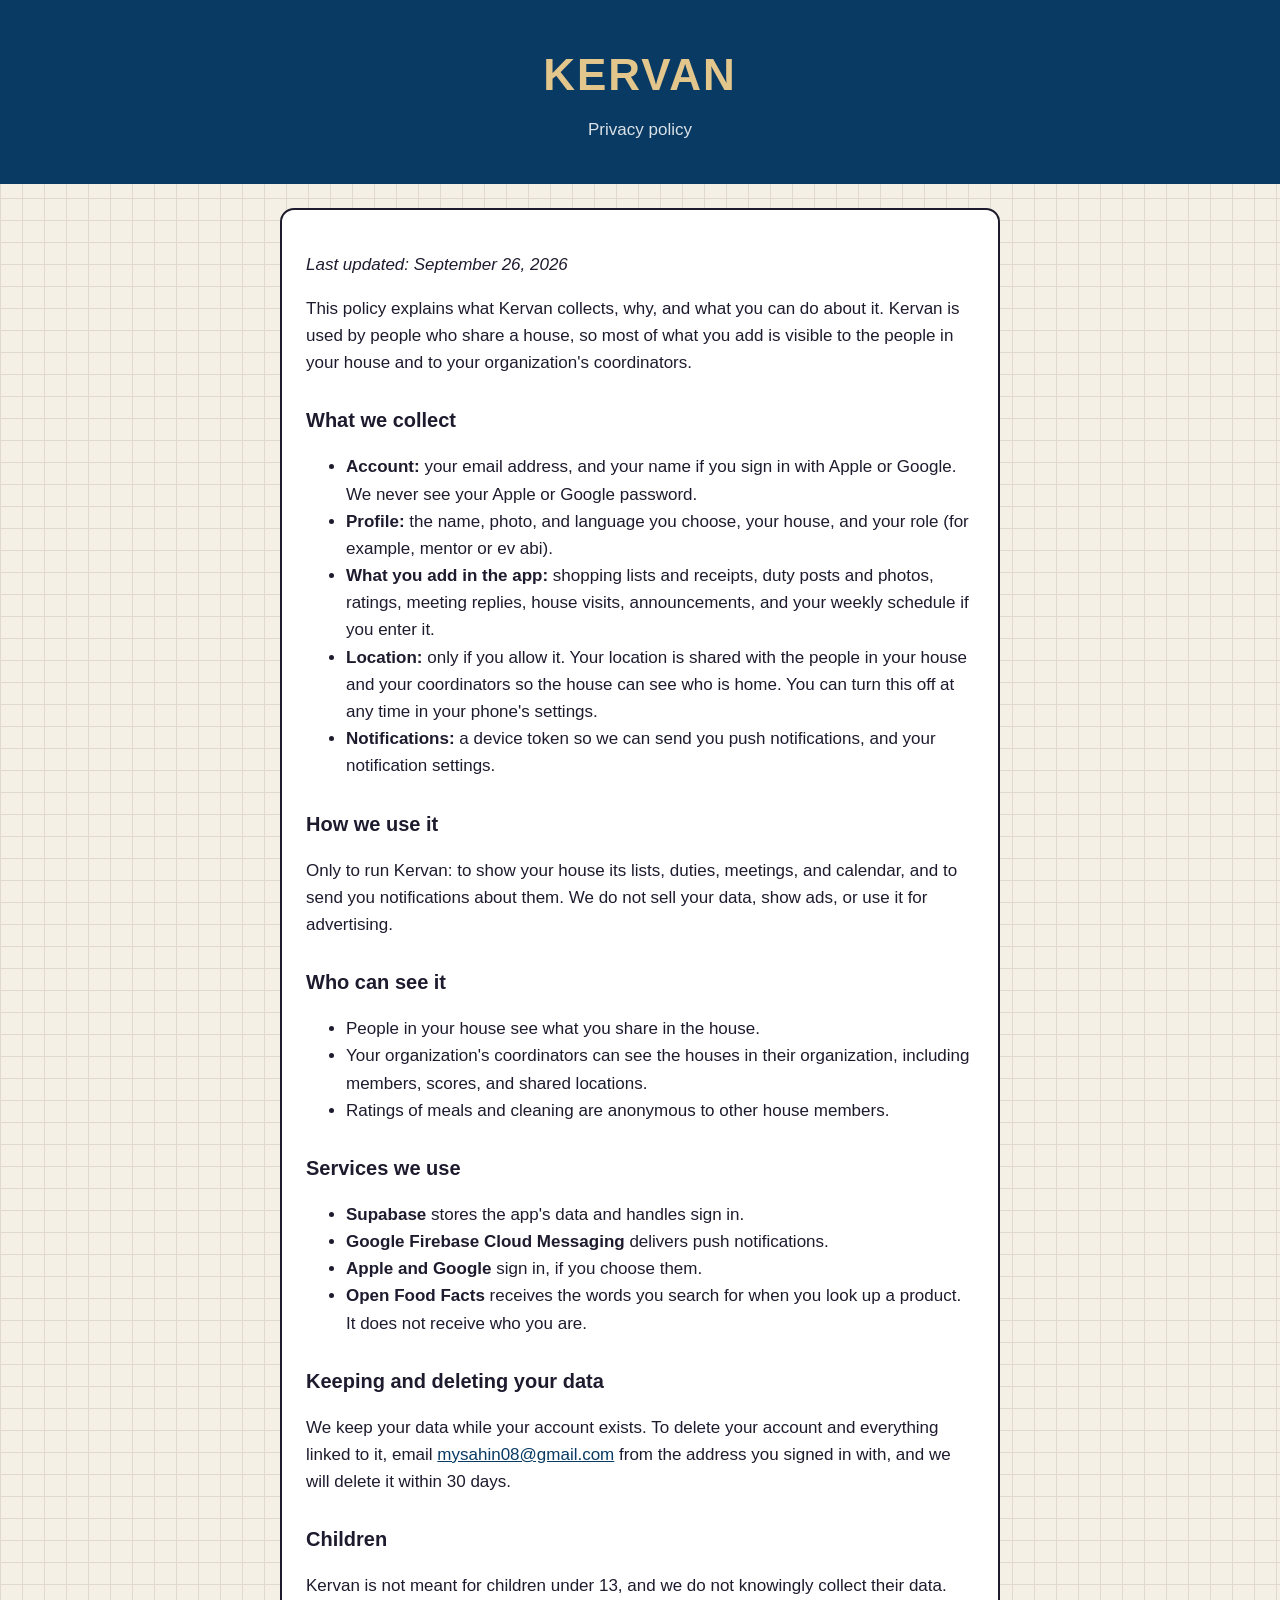
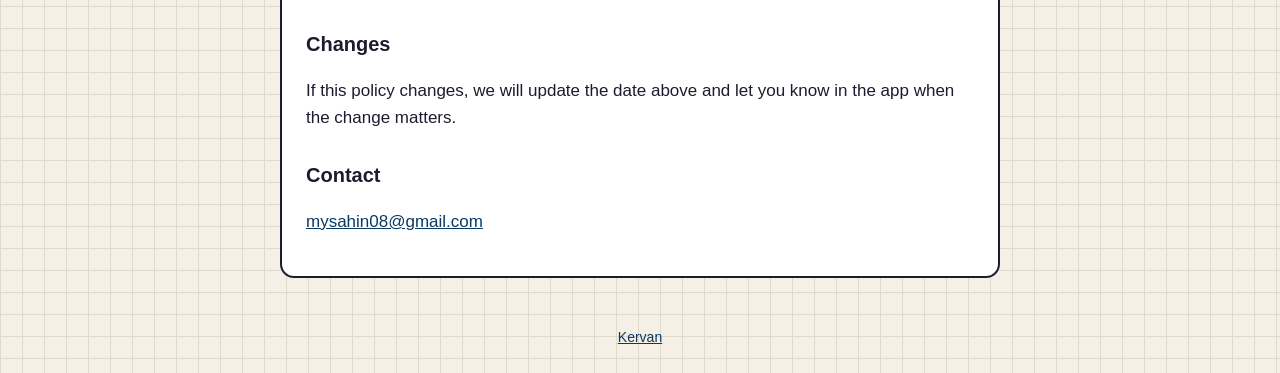
==== privacy.html @ 962a51b1 "Kervan home page, privacy policy, and terms Co-Authored-By: Claude Opus 5.5 <noreply@anthropic.com>" ====
<!doctype html>
<html lang="en">
<head>
<meta charset="utf-8">
<meta name="viewport" content="width=device-width, initial-scale=1">
<title>Kervan Privacy Policy</title>
<link rel="stylesheet" href="style.css">
</head>
<body>
<header>
  <h1>KERVAN</h1>
  <p>Privacy policy</p>
</header>
<main>
  <p><em>Last updated: September 26, 2026</em></p>
  <p>This policy explains what Kervan collects, why, and what you can do about it. Kervan is used by people who share a house, so most of what you add is visible to the people in your house and to your organization's coordinators.</p>

  <h2>What we collect</h2>
  <ul>
    <li><strong>Account:</strong> your email address, and your name if you sign in with Apple or Google. We never see your Apple or Google password.</li>
    <li><strong>Profile:</strong> the name, photo, and language you choose, your house, and your role (for example, mentor or ev abi).</li>
    <li><strong>What you add in the app:</strong> shopping lists and receipts, duty posts and photos, ratings, meeting replies, house visits, announcements, and your weekly schedule if you enter it.</li>
    <li><strong>Location:</strong> only if you allow it. Your location is shared with the people in your house and your coordinators so the house can see who is home. You can turn this off at any time in your phone's settings.</li>
    <li><strong>Notifications:</strong> a device token so we can send you push notifications, and your notification settings.</li>
  </ul>

  <h2>How we use it</h2>
  <p>Only to run Kervan: to show your house its lists, duties, meetings, and calendar, and to send you notifications about them. We do not sell your data, show ads, or use it for advertising.</p>

  <h2>Who can see it</h2>
  <ul>
    <li>People in your house see what you share in the house.</li>
    <li>Your organization's coordinators can see the houses in their organization, including members, scores, and shared locations.</li>
    <li>Ratings of meals and cleaning are anonymous to other house members.</li>
  </ul>

  <h2>Services we use</h2>
  <ul>
    <li><strong>Supabase</strong> stores the app's data and handles sign in.</li>
    <li><strong>Google Firebase Cloud Messaging</strong> delivers push notifications.</li>
    <li><strong>Apple and Google</strong> sign in, if you choose them.</li>
    <li><strong>Open Food Facts</strong> receives the words you search for when you look up a product. It does not receive who you are.</li>
  </ul>

  <h2>Keeping and deleting your data</h2>
  <p>We keep your data while your account exists. To delete your account and everything linked to it, email <a href="mailto:mysahin08@gmail.com">mysahin08@gmail.com</a> from the address you signed in with, and we will delete it within 30 days.</p>

  <h2>Children</h2>
  <p>Kervan is not meant for children under 13, and we do not knowingly collect their data.</p>

  <h2>Changes</h2>
  <p>If this policy changes, we will update the date above and let you know in the app when the change matters.</p>

  <h2>Contact</h2>
  <p><a href="mailto:mysahin08@gmail.com">mysahin08@gmail.com</a></p>
</main>
<footer><a href="index.html">Kervan</a></footer>
</body>
</html>
---- style.css ----
:root { --navy: #093A63; --gold: #E2C68C; --ink: #1F1B2E; --paper: #F5F0E6; --line: #E1D9CC; }
* { box-sizing: border-box; }
body { margin: 0; font: 17px/1.6 -apple-system, BlinkMacSystemFont, "Segoe UI", Roboto, sans-serif; color: var(--ink);
  background: var(--paper); background-image: linear-gradient(var(--line) 1px, transparent 1px), linear-gradient(90deg, var(--line) 1px, transparent 1px);
  background-size: 22px 22px; }
header { background: var(--navy); color: var(--gold); padding: 40px 16px; text-align: center; }
header h1 { margin: 0; font-size: 44px; letter-spacing: 2px; }
header p { margin: 6px 0 0; color: #fff; opacity: .85; }
main { max-width: 720px; margin: 24px auto; padding: 24px; background: #fff; border: 2px solid var(--ink); border-radius: 14px; }
h2 { margin-top: 28px; font-size: 20px; }
a { color: var(--navy); }
footer { text-align: center; padding: 24px 16px; font-size: 14px; }
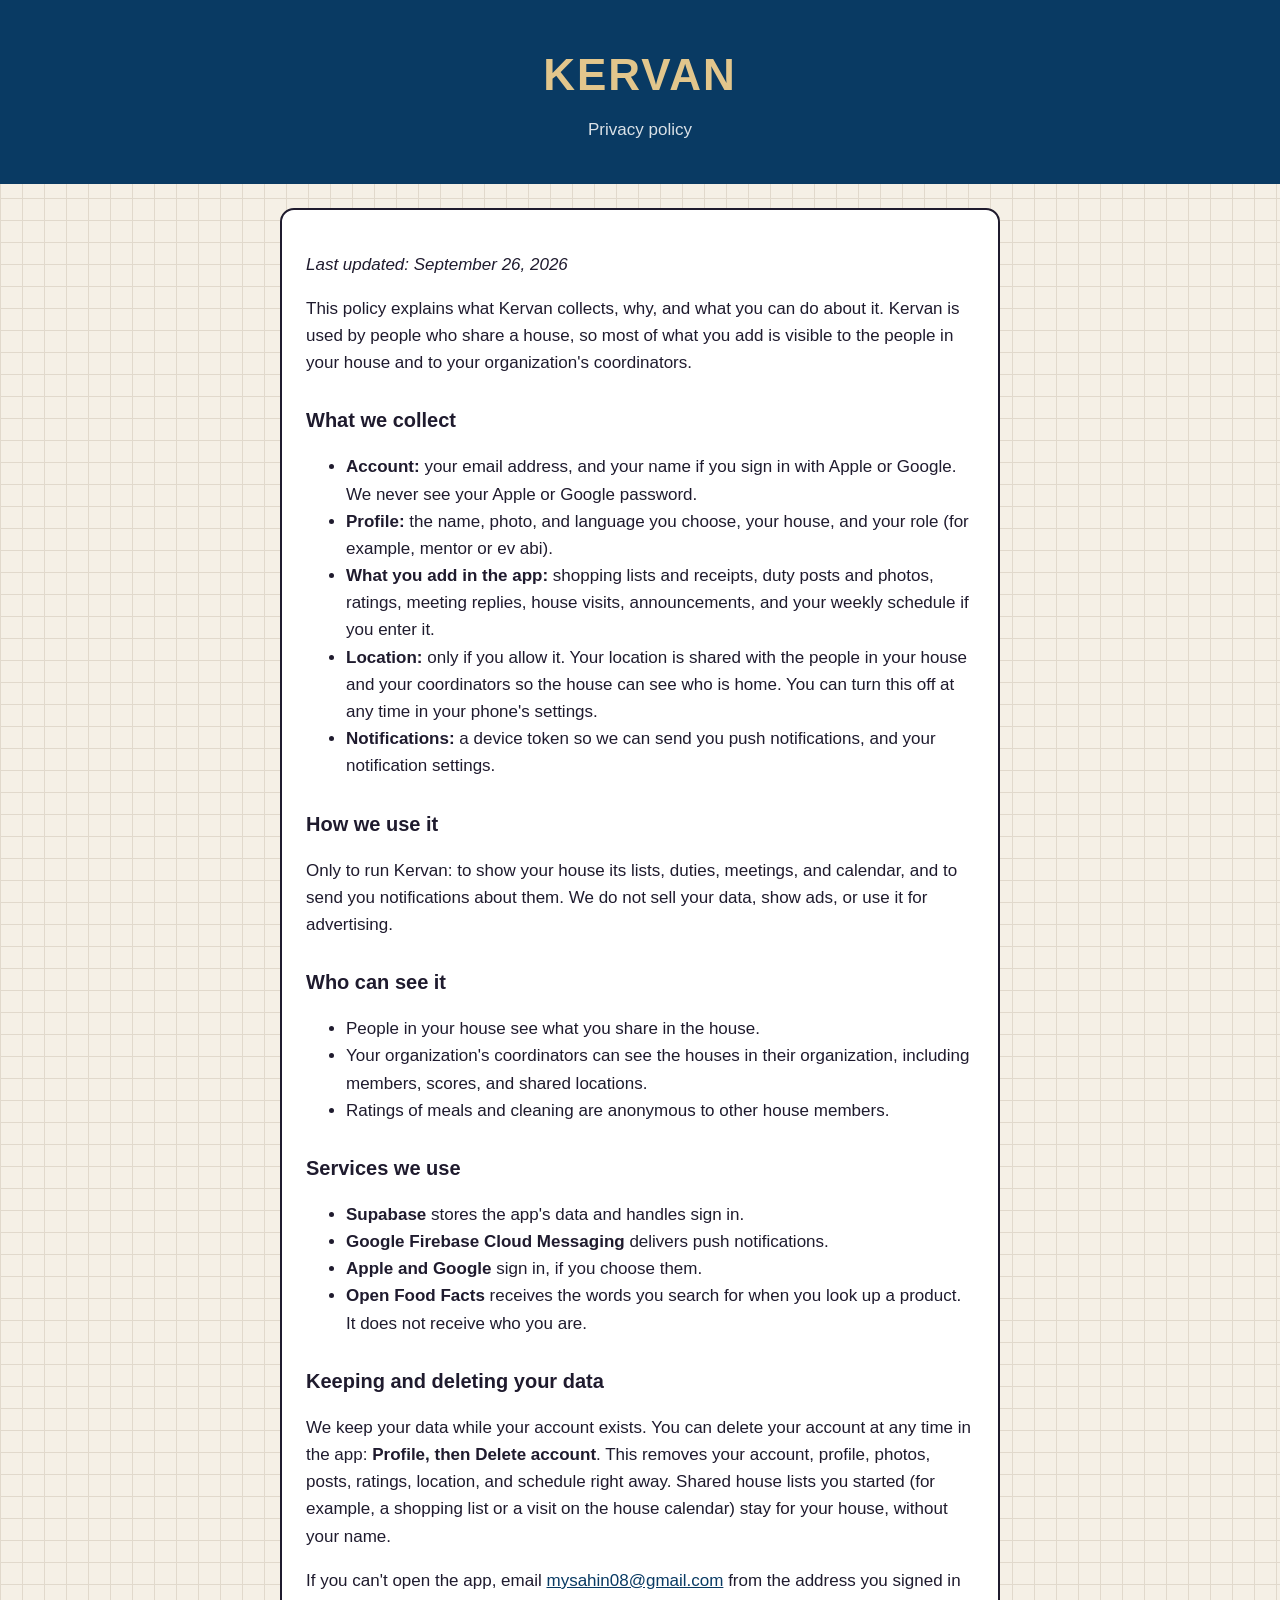
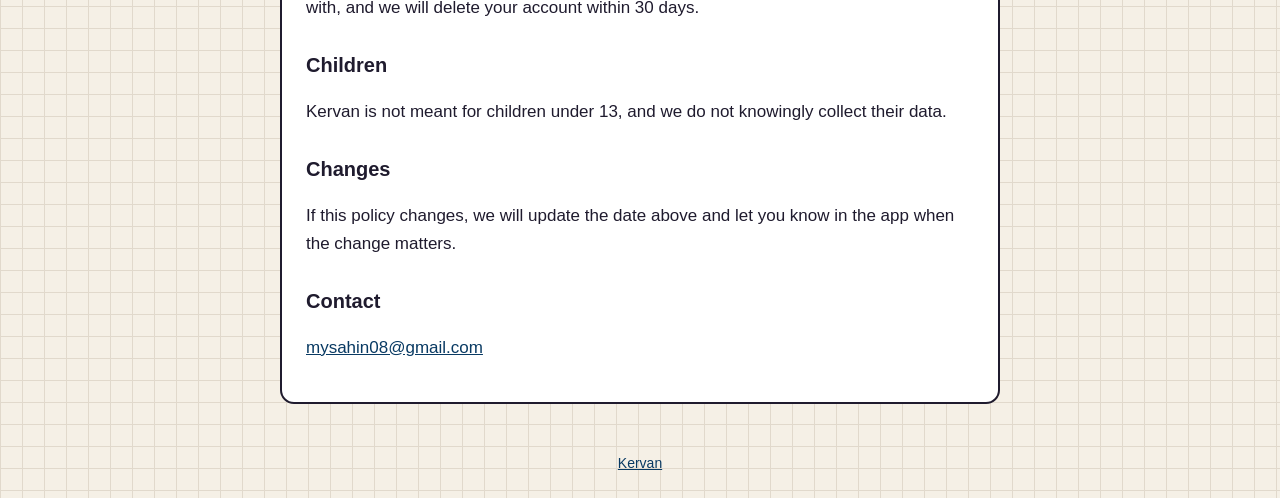
==== commit 81c00d57: "Privacy policy: in-app account deletion Co-Authored-By: Claude Opus 5.5 <noreply@anthropic.com>" ====
--- a/privacy.html
+++ b/privacy.html
@@ -43,7 +43,8 @@
   </ul>
 
   <h2>Keeping and deleting your data</h2>
-  <p>We keep your data while your account exists. To delete your account and everything linked to it, email <a href="mailto:mysahin08@gmail.com">mysahin08@gmail.com</a> from the address you signed in with, and we will delete it within 30 days.</p>
+  <p>We keep your data while your account exists. You can delete your account at any time in the app: <strong>Profile, then Delete account</strong>. This removes your account, profile, photos, posts, ratings, location, and schedule right away. Shared house lists you started (for example, a shopping list or a visit on the house calendar) stay for your house, without your name.</p>
+  <p>If you can't open the app, email <a href="mailto:mysahin08@gmail.com">mysahin08@gmail.com</a> from the address you signed in with, and we will delete your account within 30 days.</p>
 
   <h2>Children</h2>
   <p>Kervan is not meant for children under 13, and we do not knowingly collect their data.</p>
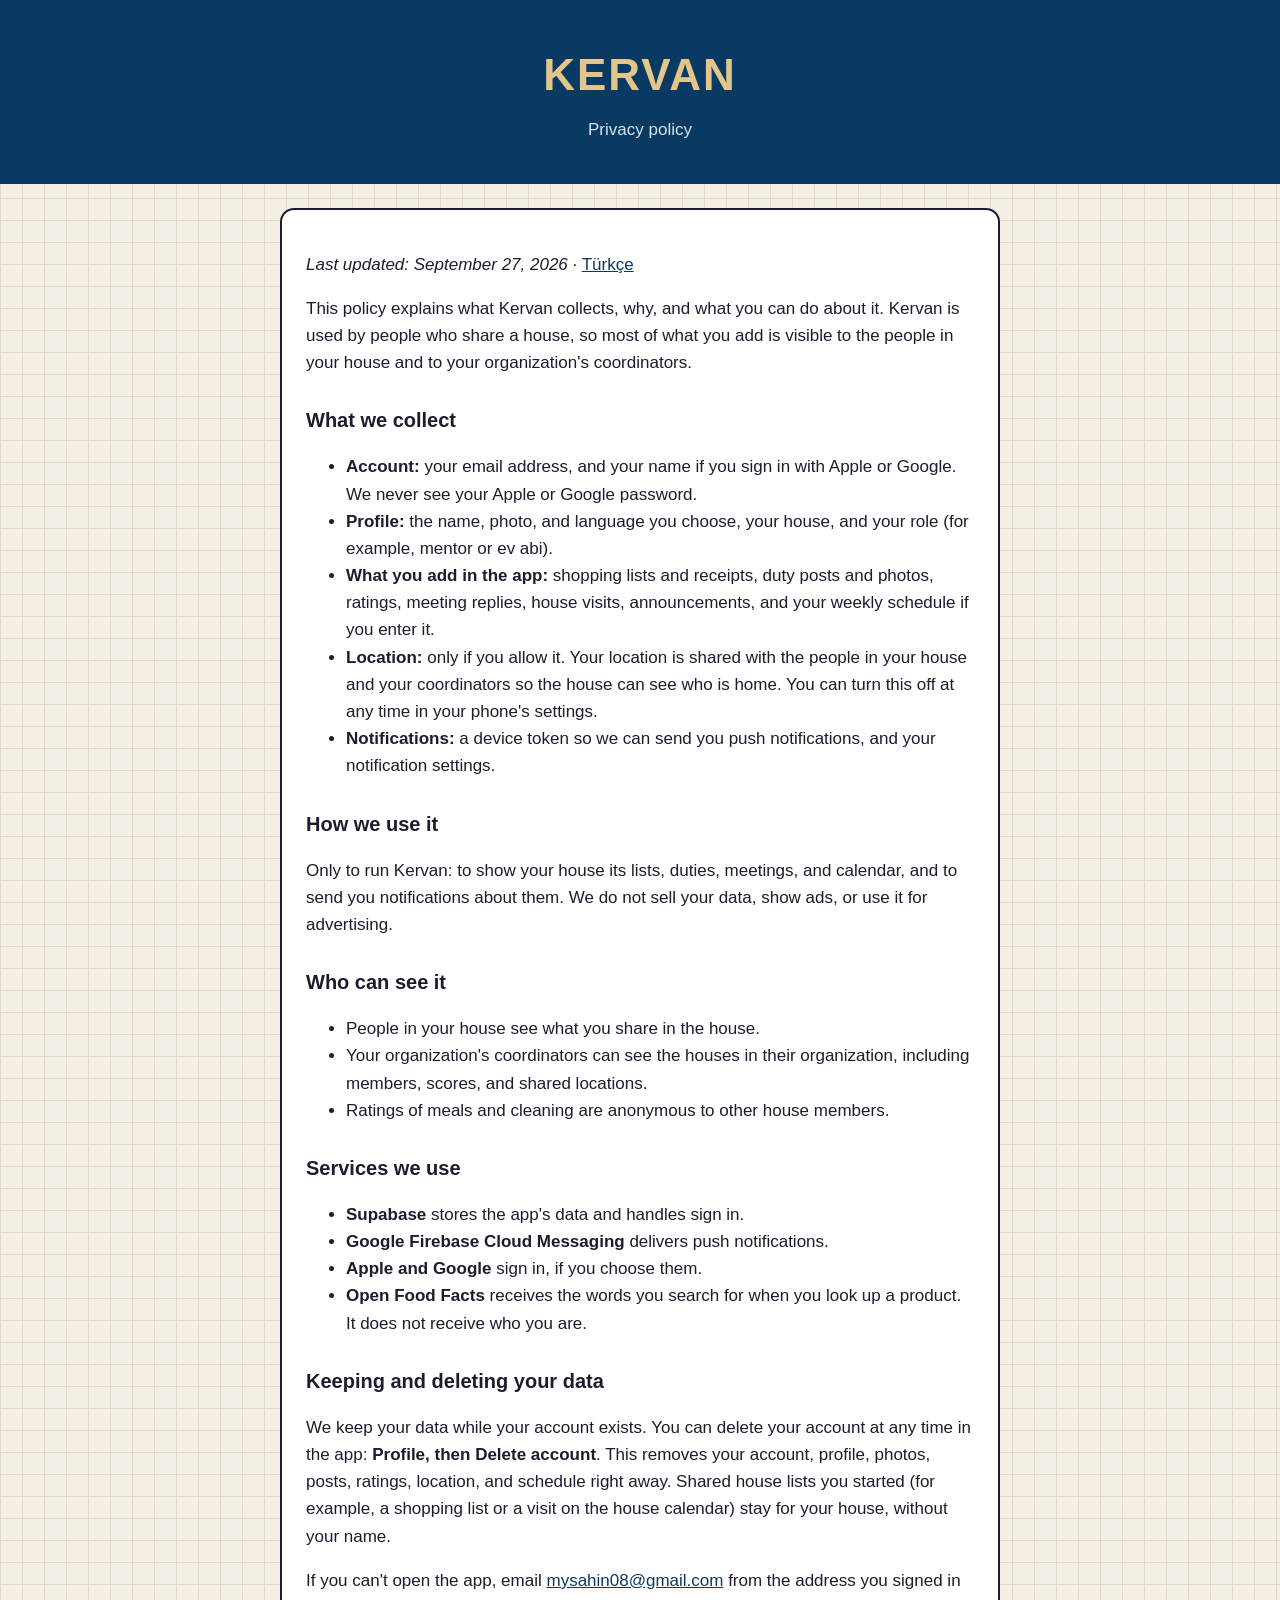
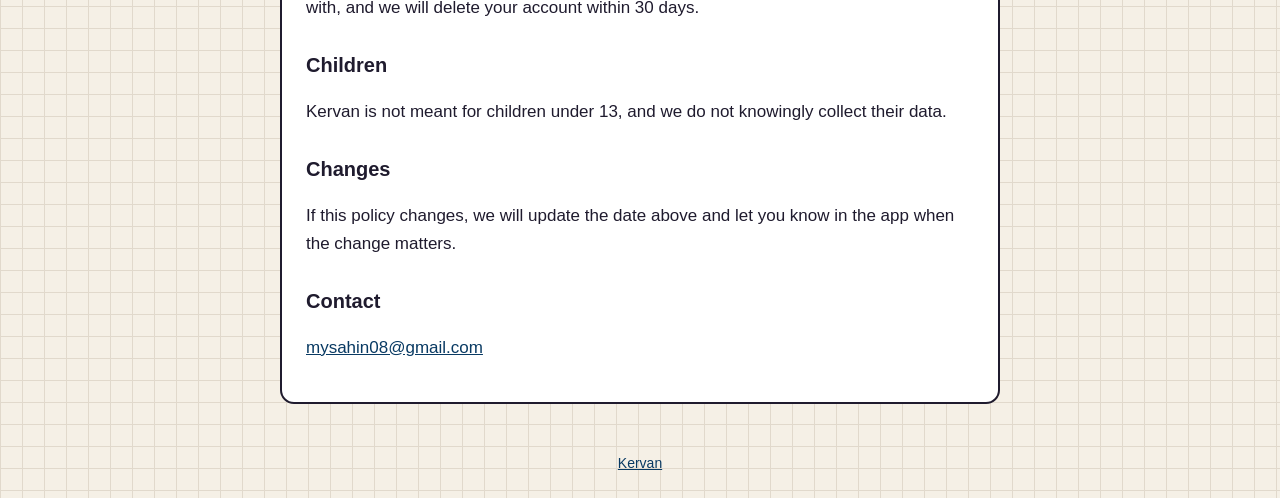
==== commit 0ffa574f: "Turkish privacy policy and terms Co-Authored-By: Claude Opus 5.5 <noreply@anthropic.com>" ====
--- a/privacy.html
+++ b/privacy.html
@@ -12,7 +12,7 @@
   <p>Privacy policy</p>
 </header>
 <main>
-  <p><em>Last updated: September 26, 2026</em></p>
+  <p><em>Last updated: September 27, 2026</em> · <a href="privacy-tr.html">Türkçe</a></p>
   <p>This policy explains what Kervan collects, why, and what you can do about it. Kervan is used by people who share a house, so most of what you add is visible to the people in your house and to your organization's coordinators.</p>
 
   <h2>What we collect</h2>
